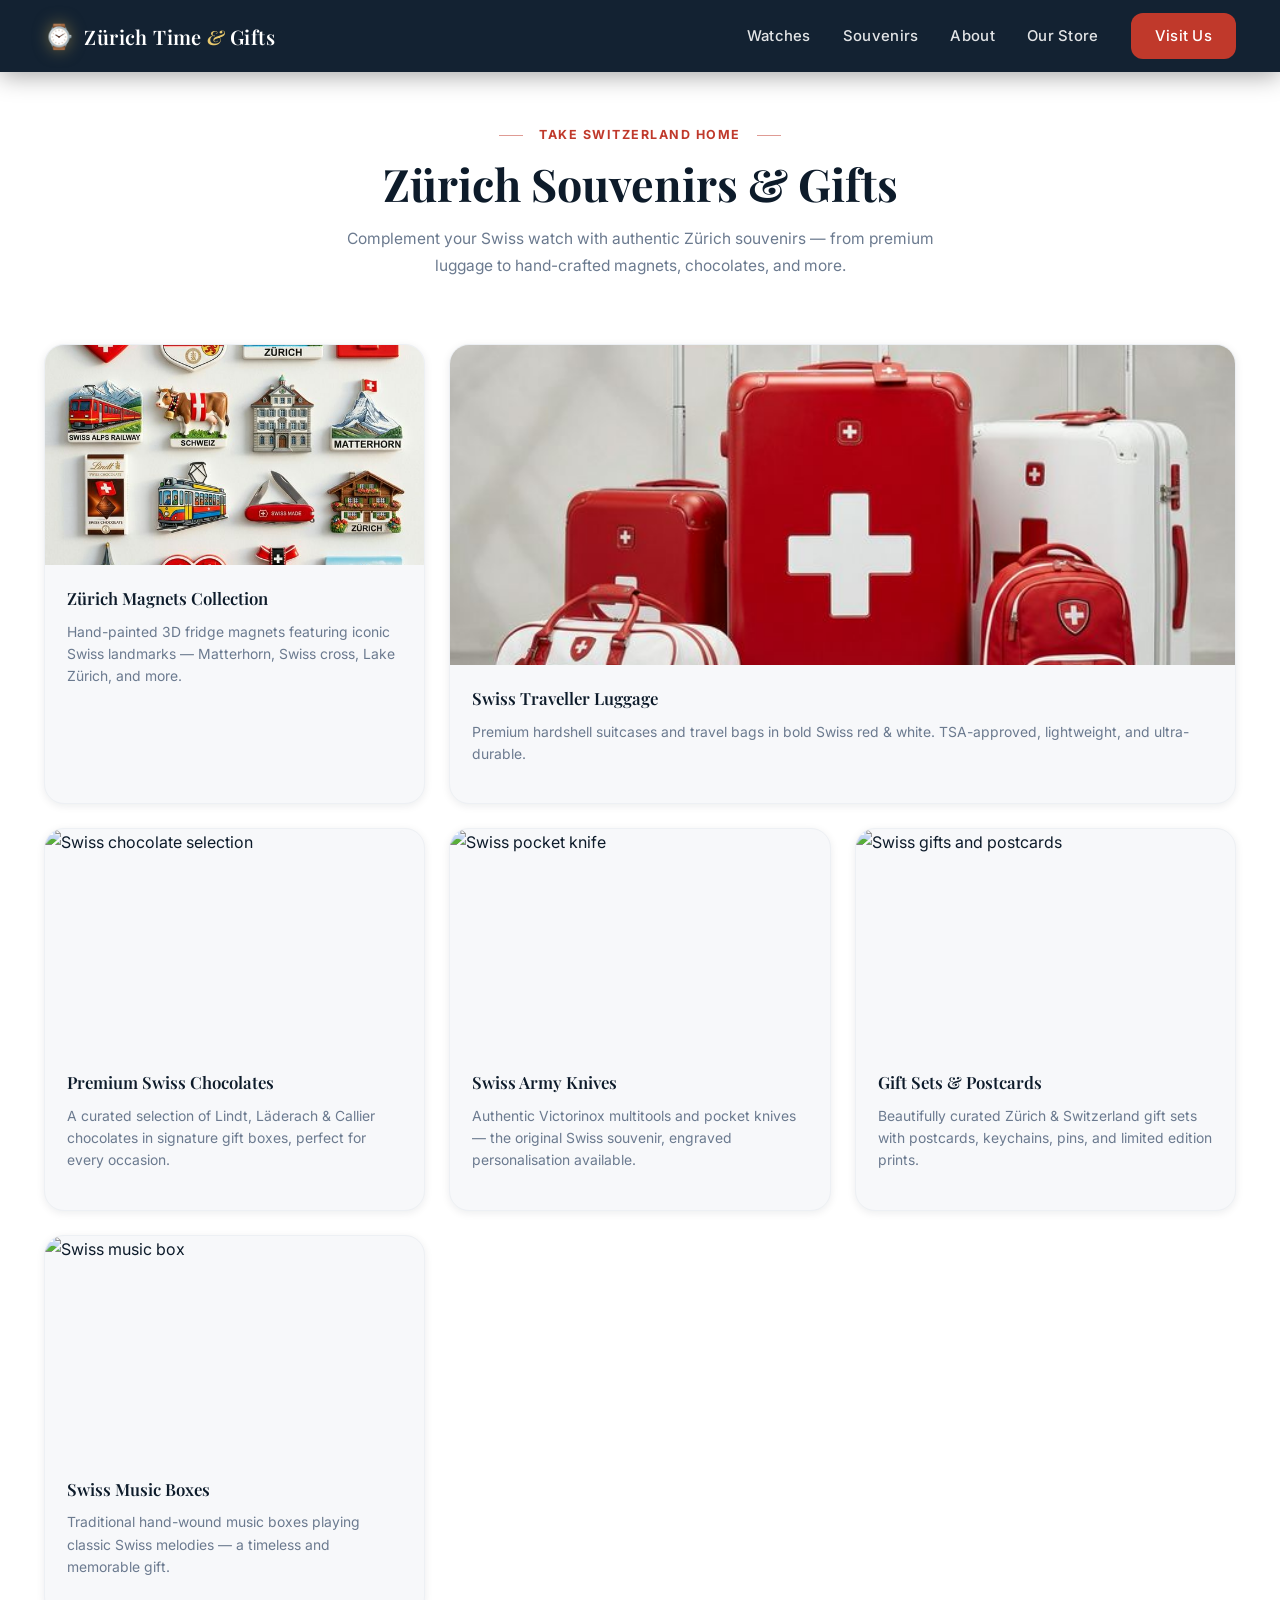
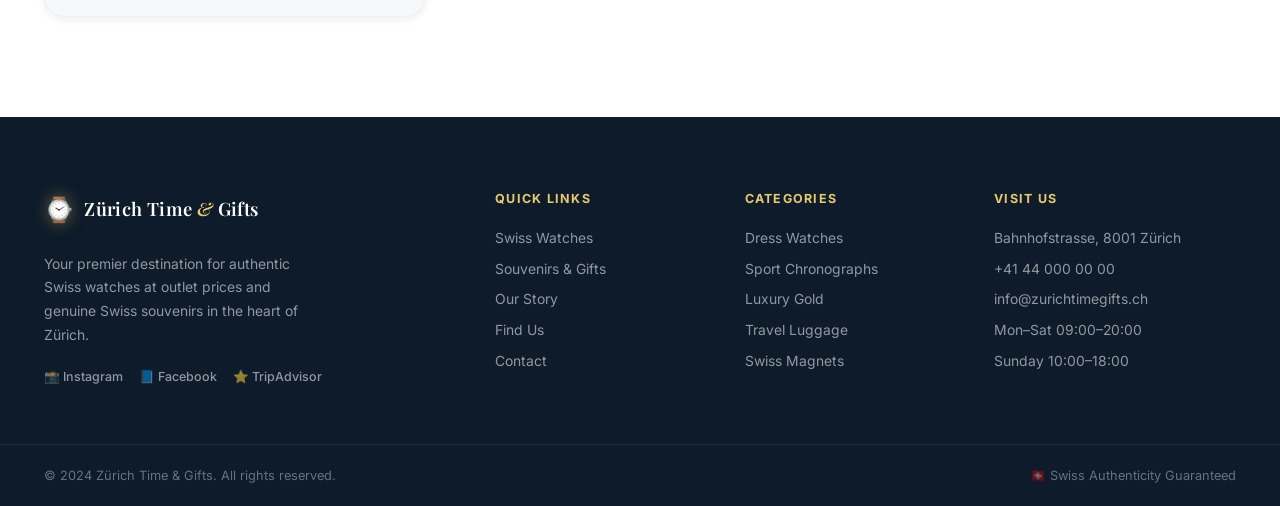
==== souvenirs.html @ b43bf40c "ilk commit ve tüm degisiklkler" ====
<!DOCTYPE html>
<html lang="en">

<head>
    <meta charset="UTF-8" />
    <meta name="viewport" content="width=device-width, initial-scale=1.0" />
    <meta name="description"
        content="Zürich Time & Gifts — Premium Swiss watch outlet and souvenir boutique in Zürich. Authentic Swiss watches at outlet prices, plus exclusive souvenirs, luggage, and gifts." />
    <meta name="keywords"
        content="Swiss watches, Zürich watch shop, outlet watches, Swiss souvenirs, Zürich gifts, Swiss Made watches" />
    <title>Zürich Gifts & Souvenirs</title>
    <link rel="preconnect" href="https://fonts.googleapis.com" />
    <link rel="preconnect" href="https://fonts.gstatic.com" crossorigin />
    <link
        href="https://fonts.googleapis.com/css2?family=Playfair+Display:ital,wght@0,400;0,600;0,700;1,400&family=Inter:wght@300;400;500;600;700&display=swap"
        rel="stylesheet" />
    <link rel="stylesheet" href="style.css" />
</head>

<body>

    <!-- ============ NAVBAR ============ -->
    <header class="navbar scrolled" id="navbar" style="background: #132232;">
        <div class="container navbar__inner">
            <a href="index.html" class="navbar__logo">
                <span class="logo-icon">⌚</span>
                <span class="logo-text">Zürich Time <em>&</em> Gifts</span>
            </a>
            <nav class="navbar__links" id="navLinks">
                <a href="index.html#watches">Watches</a>
                <a href="souvenirs.html">Souvenirs</a>
                <a href="index.html#about">About</a>
                <a href="index.html#store">Our Store</a>
                <a href="index.html#contact" class="btn btn--nav">Visit Us</a>
            </nav>
            <button class="navbar__hamburger" id="hamburger" aria-label="Open menu">
                <span></span><span></span><span></span>
            </button>
        </div>
    </header>

    <!-- ============ SOUVENIRS SECTION ============ -->
    <section class="section souvenirs-section" id="souvenirs" style="padding-top: 120px;">
        <div class="container">
            <div class="section__header">
                <span class="section__tag">Take Switzerland Home</span>
                <h2 class="section__title">Zürich Souvenirs & Gifts</h2>
                <p class="section__sub">Complement your Swiss watch with authentic Zürich souvenirs — from premium
                    luggage to
                    hand-crafted magnets, chocolates, and more.</p>
            </div>

            <div class="souvenir-grid">

                <div class="souvenir-card">
                    <div class="souvenir-card__image">
                        <img src="images/souvenir-magnets.png" alt="Zürich souvenir magnets" loading="lazy" />
                    </div>
                    <div class="souvenir-card__body">
                        <h3>Zürich Magnets Collection</h3>
                        <p>Hand-painted 3D fridge magnets featuring iconic Swiss landmarks — Matterhorn, Swiss cross,
                            Lake Zürich,
                            and more.</p>
                    </div>
                </div>

                <div class="souvenir-card souvenir-card--featured">
                    <div class="souvenir-card__image">
                        <img src="images/luggage.png" alt="Swiss design luggage" loading="lazy" />
                    </div>
                    <div class="souvenir-card__body">
                        <h3>Swiss Traveller Luggage</h3>
                        <p>Premium hardshell suitcases and travel bags in bold Swiss red & white. TSA-approved,
                            lightweight, and
                            ultra-durable.</p>
                    </div>
                </div>

                <div class="souvenir-card" id="chocolates-card">
                    <div class="souvenir-card__image">
                        <img src="https://images.unsplash.com/photo-1549007994-cb92caebd54b?w=480&q=80"
                            alt="Swiss chocolate selection" loading="lazy" />
                    </div>
                    <div class="souvenir-card__body">
                        <h3>Premium Swiss Chocolates</h3>
                        <p>A curated selection of Lindt, Läderach & Callier chocolates in signature gift boxes, perfect
                            for every
                            occasion.</p>
                    </div>
                </div>

                <div class="souvenir-card">
                    <div class="souvenir-card__image">
                        <img src="https://images.unsplash.com/photo-1558618666-fcd25c85cd64?w=480&q=80"
                            alt="Swiss pocket knife" loading="lazy" />
                    </div>
                    <div class="souvenir-card__body">
                        <h3>Swiss Army Knives</h3>
                        <p>Authentic Victorinox multitools and pocket knives — the original Swiss souvenir, engraved
                            personalisation
                            available.</p>
                    </div>
                </div>

                <div class="souvenir-card">
                    <div class="souvenir-card__image">
                        <img src="https://images.unsplash.com/photo-1607082348824-0a96f2a4b9da?w=480&q=80"
                            alt="Swiss gifts and postcards" loading="lazy" />
                    </div>
                    <div class="souvenir-card__body">
                        <h3>Gift Sets & Postcards</h3>
                        <p>Beautifully curated Zürich & Switzerland gift sets with postcards, keychains, pins, and
                            limited edition
                            prints.</p>
                    </div>
                </div>

                <div class="souvenir-card">
                    <div class="souvenir-card__image">
                        <img src="https://images.unsplash.com/photo-1513519245088-0e12902e5a38?w=480&q=80"
                            alt="Swiss music box" loading="lazy" />
                    </div>
                    <div class="souvenir-card__body">
                        <h3>Swiss Music Boxes</h3>
                        <p>Traditional hand-wound music boxes playing classic Swiss melodies — a timeless and memorable
                            gift.</p>
                    </div>
                </div>

            </div>
        </div>
    </section>

    <!-- ============ FOOTER ============ -->
    <footer class="footer">
        <div class="container footer__inner">
            <div class="footer__brand">
                <a href="index.html" class="navbar__logo">
                    <span class="logo-icon">⌚</span>
                    <span class="logo-text">Zürich Time <em>&</em> Gifts</span>
                </a>
                <p>Your premier destination for authentic Swiss watches at outlet prices and genuine Swiss souvenirs in
                    the
                    heart of Zürich.</p>
                <div class="footer__social">
                    <a href="#" aria-label="Instagram">📸 Instagram</a>
                    <a href="#" aria-label="Facebook">📘 Facebook</a>
                    <a href="#" aria-label="TripAdvisor">⭐ TripAdvisor</a>
                </div>
            </div>
            <div class="footer__links">
                <h5>Quick Links</h5>
                <a href="index.html#watches">Swiss Watches</a>
                <a href="souvenirs.html">Souvenirs & Gifts</a>
                <a href="index.html#about">Our Story</a>
                <a href="index.html#store">Find Us</a>
                <a href="index.html#contact">Contact</a>
            </div>
            <div class="footer__links">
                <h5>Categories</h5>
                <a href="index.html#watches">Dress Watches</a>
                <a href="index.html#watches">Sport Chronographs</a>
                <a href="index.html#watches">Luxury Gold</a>
                <a href="souvenirs.html">Travel Luggage</a>
                <a href="souvenirs.html">Swiss Magnets</a>
            </div>
            <div class="footer__links">
                <h5>Visit Us</h5>
                <a href="index.html#store">Bahnhofstrasse, 8001 Zürich</a>
                <a href="tel:+41440000000">+41 44 000 00 00</a>
                <a href="mailto:info@zurichtimegifts.ch">info@zurichtimegifts.ch</a>
                <span>Mon–Sat 09:00–20:00</span>
                <span>Sunday 10:00–18:00</span>
            </div>
        </div>
        <div class="footer__bottom">
            <div class="container">
                <span>© 2024 Zürich Time & Gifts. All rights reserved.</span>
                <span>🇨🇭 Swiss Authenticity Guaranteed</span>
            </div>
        </div>
    </footer>

    <button class="back-to-top" id="backToTop" aria-label="Back to top" onclick="scrollToTop()">↑</button>

    <script src="script.js"></script>
</body>

</html>
---- style.css ----
/* ============================================================
   ZÜRICH TIME & GIFTS — Main Stylesheet
   Color Palette: Deep Navy, Swiss Red, Champagne Gold, Off-White
============================================================ */

:root {
  --navy: #0d1b2a;
  --navy-mid: #132232;
  --navy-light: #1e3448;
  --red: #c0392b;
  --red-dark: #96281b;
  --gold: #c9a84c;
  --gold-light: #e8c96e;
  --cream: #f9f5ee;
  --white: #ffffff;
  --grey-50: #f7f8fa;
  --grey-100: #edf0f4;
  --grey-200: #d0d7e2;
  --grey-500: #6b7a8f;
  --grey-800: #2c3a4a;

  --font-display: 'Playfair Display', Georgia, serif;
  --font-body: 'Inter', system-ui, sans-serif;

  --radius-sm: 6px;
  --radius-md: 12px;
  --radius-lg: 20px;
  --radius-xl: 32px;

  --shadow-sm: 0 2px 8px rgba(13, 27, 42, .08);
  --shadow-md: 0 8px 32px rgba(13, 27, 42, .14);
  --shadow-lg: 0 20px 60px rgba(13, 27, 42, .22);
  --shadow-card: 0 4px 24px rgba(13, 27, 42, .10);

  --transition: all 0.3s cubic-bezier(.25, .46, .45, .94);
  --transition-fast: all 0.18s ease;
}

/* ============ RESET & BASE ============ */
*,
*::before,
*::after {
  box-sizing: border-box;
  margin: 0;
  padding: 0;
}

html {
  scroll-behavior: smooth;
  font-size: 16px;
}

body {
  font-family: var(--font-body);
  background: var(--white);
  color: var(--navy);
  line-height: 1.65;
  overflow-x: hidden;
  -webkit-font-smoothing: antialiased;
}

img {
  max-width: 100%;
  height: auto;
  display: block;
}

a {
  color: inherit;
  text-decoration: none;
}

.container {
  max-width: 1240px;
  margin: 0 auto;
  padding: 0 24px;
}

/* ============ NAVBAR ============ */
.navbar {
  position: fixed;
  top: 0;
  left: 0;
  right: 0;
  z-index: 1000;
  background: transparent;
  transition: var(--transition);
  padding: 0;
}

.navbar.scrolled {
  background: rgba(19, 34, 50, 0.97);
  /* #132232 */
  backdrop-filter: blur(16px);
  -webkit-backdrop-filter: blur(16px);
  box-shadow: 0 4px 24px rgba(0, 0, 0, .35);
}

.navbar__inner {
  display: flex;
  align-items: center;
  justify-content: space-between;
  height: 72px;
}

.navbar__logo {
  display: flex;
  align-items: center;
  gap: 10px;
  color: var(--white);
  font-family: var(--font-display);
  font-size: 1.25rem;
  font-weight: 600;
  letter-spacing: 0.02em;
  transition: var(--transition-fast);
}

.navbar__logo:hover {
  opacity: .85;
}

.logo-icon {
  font-size: 1.5rem;
  filter: drop-shadow(0 0 8px rgba(201, 168, 76, .5));
}

.logo-text em {
  font-style: italic;
  color: var(--gold-light);
}

.navbar__links {
  display: flex;
  align-items: center;
  gap: 32px;
}

.navbar__links a {
  color: rgba(255, 255, 255, .88);
  font-size: .93rem;
  font-weight: 500;
  letter-spacing: 0.02em;
  transition: var(--transition-fast);
  position: relative;
}

.navbar__links a::after {
  content: '';
  position: absolute;
  bottom: -4px;
  left: 0;
  width: 0;
  height: 2px;
  background: var(--gold-light);
  border-radius: 2px;
  transition: width 0.28s ease;
}

.navbar__links a:hover {
  color: var(--white);
}

.navbar__links a:hover::after {
  width: 100%;
}

.navbar__hamburger {
  display: none;
  flex-direction: column;
  gap: 5px;
  background: none;
  border: none;
  cursor: pointer;
  padding: 6px;
}

.navbar__hamburger span {
  display: block;
  width: 24px;
  height: 2px;
  background: var(--white);
  border-radius: 2px;
  transition: var(--transition);
}

/* ============ BUTTONS ============ */
.btn {
  display: inline-flex;
  align-items: center;
  justify-content: center;
  gap: 8px;
  padding: 12px 28px;
  border-radius: var(--radius-lg);
  font-family: var(--font-body);
  font-size: .93rem;
  font-weight: 600;
  letter-spacing: 0.03em;
  transition: var(--transition);
  cursor: pointer;
  border: 2px solid transparent;
  white-space: nowrap;
}

.btn--primary {
  background: var(--red);
  color: var(--white);
  box-shadow: 0 4px 16px rgba(192, 57, 43, .35);
}

.btn--primary:hover {
  background: var(--red-dark);
  transform: translateY(-2px);
  box-shadow: 0 8px 24px rgba(192, 57, 43, .45);
}

.btn--outline {
  background: transparent;
  color: var(--white);
  border-color: rgba(255, 255, 255, .6);
}

.btn--outline:hover {
  background: rgba(255, 255, 255, .12);
  border-color: var(--white);
  transform: translateY(-2px);
}

.btn--nav {
  background: var(--red);
  color: var(--white) !important;
  padding: 9px 22px;
  border-radius: var(--radius-md);
  font-size: .88rem;
}

.btn--nav:hover {
  background: var(--red-dark);
  transform: translateY(-1px);
}

.btn--nav::after {
  display: none !important;
}

.btn--card {
  background: var(--navy);
  color: var(--white);
  padding: 10px 22px;
  border-radius: var(--radius-md);
  font-size: .87rem;
  width: 100%;
  margin-top: 12px;
}

.btn--card:hover {
  background: var(--red);
  transform: translateY(-2px);
  box-shadow: 0 6px 20px rgba(192, 57, 43, .3);
}

.btn--full {
  width: 100%;
}

.btn--whatsapp {
  background: #25D366;
  color: var(--white);
  padding: 10px 24px;
  border-radius: var(--radius-md);
  font-size: .9rem;
  margin-top: 8px;
  display: inline-flex;
}

.btn--whatsapp:hover {
  background: #1ebe5c;
  transform: translateY(-2px);
}

/* ============ HERO ============ */
.hero {
  position: relative;
  height: 100vh;
  min-height: 620px;
  display: flex;
  align-items: center;
  overflow: hidden;
}

.hero__bg {
  position: absolute;
  inset: 0;
  z-index: 0;
}

.hero__img {
  width: 100%;
  height: 100%;
  object-fit: cover;
  object-position: center;
  transform: scale(1.04);
  animation: heroZoom 12s ease-in-out infinite alternate;
}

@keyframes heroZoom {
  from {
    transform: scale(1.04);
  }

  to {
    transform: scale(1.10);
  }
}

.hero__overlay {
  position: absolute;
  inset: 0;
  background: linear-gradient(135deg,
      rgba(13, 27, 42, .82) 0%,
      rgba(13, 27, 42, .55) 50%,
      rgba(13, 27, 42, .30) 100%);
}

.hero__content {
  position: relative;
  z-index: 1;
  max-width: 680px;
  padding-top: 80px;
  animation: fadeSlideUp 1s ease 0.2s both;
}

@keyframes fadeSlideUp {
  from {
    opacity: 0;
    transform: translateY(32px);
  }

  to {
    opacity: 1;
    transform: translateY(0);
  }
}

.hero__tag {
  display: inline-flex;
  align-items: center;
  gap: 6px;
  background: rgba(201, 168, 76, .18);
  border: 1px solid rgba(201, 168, 76, .4);
  color: var(--gold-light);
  font-size: .82rem;
  font-weight: 600;
  letter-spacing: 0.06em;
  text-transform: uppercase;
  padding: 6px 16px;
  border-radius: 100px;
  margin-bottom: 20px;
  backdrop-filter: blur(8px);
}

.hero__title {
  font-family: var(--font-display);
  font-size: clamp(2.2rem, 5vw, 3.8rem);
  font-weight: 700;
  color: var(--white);
  line-height: 1.12;
  margin-bottom: 20px;
}

.highlight {
  background: linear-gradient(90deg, var(--gold-light), var(--gold));
  -webkit-background-clip: text;
  -webkit-text-fill-color: transparent;
  background-clip: text;
}

.hero__sub {
  color: rgba(255, 255, 255, .82);
  font-size: 1.05rem;
  line-height: 1.7;
  margin-bottom: 32px;
  max-width: 560px;
}

.hero__cta {
  display: flex;
  gap: 14px;
  flex-wrap: wrap;
  margin-bottom: 40px;
}

.hero__badges {
  display: flex;
  gap: 12px;
  flex-wrap: wrap;
}

.badge {
  display: inline-flex;
  align-items: center;
  gap: 6px;
  background: rgba(255, 255, 255, .10);
  border: 1px solid rgba(255, 255, 255, .22);
  backdrop-filter: blur(8px);
  color: rgba(255, 255, 255, .9);
  font-size: .80rem;
  font-weight: 500;
  padding: 6px 14px;
  border-radius: 100px;
}

.badge__icon {
  color: var(--gold-light);
  font-size: .9rem;
}

.hero__scroll {
  position: absolute;
  bottom: 32px;
  left: 50%;
  transform: translateX(-50%);
  z-index: 2;
  display: flex;
  flex-direction: column;
  align-items: center;
  gap: 8px;
  color: rgba(255, 255, 255, .6);
  font-size: .75rem;
  letter-spacing: 0.08em;
  text-transform: uppercase;
  cursor: pointer;
  transition: var(--transition-fast);
}

.hero__scroll:hover {
  color: var(--white);
}

.scroll-arrow {
  width: 20px;
  height: 20px;
  border-right: 2px solid currentColor;
  border-bottom: 2px solid currentColor;
  transform: rotate(45deg);
  animation: scrollBounce 1.6s ease infinite;
}

@keyframes scrollBounce {

  0%,
  100% {
    transform: rotate(45deg) translateY(0);
    opacity: .6;
  }

  50% {
    transform: rotate(45deg) translateY(6px);
    opacity: 1;
  }
}

/* ============ ANNOUNCEMENT BAR ============ */
.announcement-bar {
  background: var(--navy);
  padding: 12px 0;
  overflow: hidden;
  position: relative;
}

.announcement-track {
  display: flex;
  gap: 0;
  white-space: nowrap;
  animation: ticker 30s linear infinite;
  color: var(--gold-light);
  font-size: .82rem;
  font-weight: 600;
  letter-spacing: 0.03em;
}

.announcement-track span {
  padding: 0 8px;
}

@keyframes ticker {
  from {
    transform: translateX(0);
  }

  to {
    transform: translateX(-50%);
  }
}

/* ============ BRANDS TICKER ============ */
.brands-marquee {
  background: var(--cream);
  padding: 24px 0;
  overflow: hidden;
  position: relative;
  border-bottom: 2px solid var(--grey-100);
}

.brands-track {
  display: flex;
  align-items: center;
  gap: 0;
  white-space: nowrap;
  animation: brandsTicker 40s linear infinite;
  color: var(--navy-mid);
  font-family: var(--font-display);
  font-size: 1.25rem;
  font-weight: 600;
  letter-spacing: 0.05em;
  text-transform: uppercase;
}

.brands-track span {
  padding: 0 40px;
}

.brands-track span.dot {
  padding: 0;
  color: var(--gold);
  font-size: 1.5rem;
}

@keyframes brandsTicker {
  from {
    transform: translateX(0);
  }

  to {
    transform: translateX(-50%);
  }
}

/* ============ SECTIONS ============ */
.section {
  padding: 100px 0;
}

.section__header {
  text-align: center;
  max-width: 640px;
  margin: 0 auto 64px;
}

.section__tag {
  display: inline-block;
  color: var(--red);
  font-size: .78rem;
  font-weight: 700;
  letter-spacing: 0.12em;
  text-transform: uppercase;
  margin-bottom: 12px;
  position: relative;
  padding: 0 16px;
}

.section__tag::before,
.section__tag::after {
  content: '';
  position: absolute;
  top: 50%;
  width: 24px;
  height: 1px;
  background: var(--red);
  opacity: .5;
}

.section__tag::before {
  right: 100%;
}

.section__tag::after {
  left: 100%;
}

.section__title {
  font-family: var(--font-display);
  font-size: clamp(1.8rem, 4vw, 2.8rem);
  font-weight: 700;
  color: var(--navy);
  line-height: 1.18;
  margin-bottom: 16px;
}

.section__sub {
  color: var(--grey-500);
  font-size: .97rem;
  line-height: 1.72;
}

/* ============ WATCHES SECTION ============ */
.watches-section {
  background: var(--cream);
  position: relative;
}

.watches-section::before {
  content: '';
  position: absolute;
  top: 0;
  left: 0;
  right: 0;
  height: 4px;
  background: linear-gradient(90deg, var(--red), var(--gold), var(--red));
}

.outlet-banner {
  display: flex;
  align-items: center;
  gap: 20px;
  background: linear-gradient(135deg, var(--navy), var(--navy-light));
  color: var(--white);
  padding: 20px 32px;
  border-radius: var(--radius-lg);
  margin-bottom: 48px;
  box-shadow: var(--shadow-md);
  position: relative;
  overflow: hidden;
}

.outlet-banner::before {
  content: '';
  position: absolute;
  top: -50%;
  left: -20%;
  width: 200%;
  height: 200%;
  background: radial-gradient(ellipse at 20% 50%, rgba(201, 168, 76, .12) 0%, transparent 60%);
}

.outlet-banner__icon {
  font-size: 2.2rem;
  flex-shrink: 0;
}

.outlet-banner__text {
  flex: 1;
}

.outlet-banner__text strong {
  display: block;
  font-size: 1.1rem;
  margin-bottom: 4px;
  color: var(--gold-light);
}

.outlet-banner__text span {
  font-size: .87rem;
  opacity: .78;
}

.outlet-banner__tag {
  background: var(--red);
  color: var(--white);
  font-size: .75rem;
  font-weight: 800;
  letter-spacing: 0.12em;
  padding: 8px 18px;
  border-radius: 100px;
  flex-shrink: 0;
}

/* ============ PRODUCT GRID ============ */
.product-grid {
  display: grid;
  grid-template-columns: repeat(3, 1fr);
  gap: 28px;
}

.product-card {
  background: var(--white);
  border-radius: var(--radius-lg);
  box-shadow: var(--shadow-card);
  overflow: hidden;
  position: relative;
  transition: var(--transition);
  display: flex;
  flex-direction: column;
}

.product-card:hover {
  transform: translateY(-8px);
  box-shadow: var(--shadow-lg);
}

.product-card__badge {
  position: absolute;
  top: 16px;
  left: 16px;
  z-index: 2;
  font-size: .72rem;
  font-weight: 800;
  letter-spacing: 0.08em;
  padding: 5px 12px;
  border-radius: 100px;
}

.badge--sale {
  background: var(--red);
  color: var(--white);
}

.badge--hot {
  background: var(--navy);
  color: var(--gold-light);
}

.badge--new {
  background: var(--gold);
  color: var(--navy);
}

.product-card__image-wrap {
  position: relative;
  aspect-ratio: 1 / 1;
  overflow: hidden;
  background: var(--grey-100);
}

.product-card__image-wrap img {
  width: 100%;
  height: 100%;
  object-fit: cover;
  transition: transform 0.5s ease;
}

.product-card:hover .product-card__image-wrap img {
  transform: scale(1.07);
}

.product-card__hover-actions {
  position: absolute;
  bottom: 0;
  left: 0;
  right: 0;
  padding: 16px;
  background: linear-gradient(transparent, rgba(13, 27, 42, .75));
  opacity: 0;
  transform: translateY(8px);
  transition: var(--transition);
  display: flex;
  justify-content: center;
}

.product-card:hover .product-card__hover-actions {
  opacity: 1;
  transform: translateY(0);
}

.action-btn {
  background: rgba(255, 255, 255, .15);
  border: 1px solid rgba(255, 255, 255, .4);
  backdrop-filter: blur(8px);
  color: var(--white);
  font-size: .82rem;
  font-weight: 600;
  padding: 8px 20px;
  border-radius: 100px;
  cursor: pointer;
  transition: var(--transition-fast);
}

.action-btn:hover {
  background: var(--white);
  color: var(--navy);
}

.product-card__body {
  padding: 20px 22px 24px;
  flex: 1;
  display: flex;
  flex-direction: column;
}

.product-card__brand {
  font-size: .75rem;
  font-weight: 700;
  letter-spacing: 0.1em;
  text-transform: uppercase;
  color: var(--red);
  margin-bottom: 6px;
}

.product-card__name {
  font-family: var(--font-display);
  font-size: 1.08rem;
  font-weight: 600;
  color: var(--navy);
  margin-bottom: 8px;
  line-height: 1.3;
}

.product-card__desc {
  font-size: .82rem;
  color: var(--grey-500);
  line-height: 1.55;
  margin-bottom: 14px;
  flex: 1;
}

.product-card__prices {
  display: flex;
  align-items: baseline;
  gap: 10px;
  margin-bottom: 8px;
}

.price--original {
  font-size: .88rem;
  color: var(--grey-200);
  text-decoration: line-through;
}

.price--sale {
  font-size: 1.35rem;
  font-weight: 700;
  color: var(--red);
  font-family: var(--font-display);
}

.product-card__rating {
  font-size: .82rem;
  color: var(--gold);
  margin-bottom: 4px;
}

.product-card__rating span {
  color: var(--grey-500);
  font-size: .78rem;
}

.featured-watch {
  grid-column: 2;
  grid-row: 1 / 3;
}

.featured-watch .product-card__image-wrap {
  aspect-ratio: 4 / 5;
}

.watches-cta-row {
  display: flex;
  align-items: center;
  justify-content: center;
  gap: 24px;
  margin-top: 56px;
  flex-wrap: wrap;
  text-align: center;
  color: var(--grey-500);
  font-size: .97rem;
}

.watches-cta-row strong {
  color: var(--navy);
}

/* ============ USP SECTION ============ */
.usp-section {
  background: var(--navy);
  padding: 72px 0;
}

.usp-grid {
  display: grid;
  grid-template-columns: repeat(4, 1fr);
  gap: 32px;
}

.usp-card {
  text-align: center;
  color: var(--white);
  padding: 24px 16px;
  border-radius: var(--radius-md);
  transition: var(--transition);
}

.usp-card:hover {
  background: rgba(255, 255, 255, .06);
  transform: translateY(-4px);
}

.usp-icon {
  font-size: 2.4rem;
  margin-bottom: 16px;
  display: block;
  filter: drop-shadow(0 0 10px rgba(201, 168, 76, .3));
}

.usp-card h4 {
  font-family: var(--font-display);
  font-size: 1.05rem;
  font-weight: 600;
  color: var(--gold-light);
  margin-bottom: 10px;
}

.usp-card p {
  font-size: .87rem;
  color: rgba(255, 255, 255, .65);
  line-height: 1.65;
}

/* ============ SOUVENIRS ============ */
.souvenirs-section {
  background: var(--white);
}

.souvenir-grid {
  display: grid;
  grid-template-columns: repeat(3, 1fr);
  gap: 24px;
}

.souvenir-card {
  background: var(--grey-50);
  border-radius: var(--radius-lg);
  overflow: hidden;
  box-shadow: var(--shadow-sm);
  transition: var(--transition);
  border: 1px solid var(--grey-100);
}

.souvenir-card:hover {
  transform: translateY(-6px);
  box-shadow: var(--shadow-md);
  border-color: var(--grey-200);
}

.souvenir-card--featured {
  grid-column: span 2;
}

.souvenir-card--featured .souvenir-card__image {
  height: 320px;
}

.souvenir-card__image {
  height: 220px;
  overflow: hidden;
}

.souvenir-card__image img {
  width: 100%;
  height: 100%;
  object-fit: cover;
  transition: transform 0.5s ease;
}

.souvenir-card:hover .souvenir-card__image img {
  transform: scale(1.06);
}

.souvenir-card__body {
  padding: 20px 22px 24px;
}

.souvenir-card__body h3 {
  font-family: var(--font-display);
  font-size: 1.05rem;
  font-weight: 600;
  color: var(--navy);
  margin-bottom: 8px;
}

.souvenir-card__body p {
  font-size: .87rem;
  color: var(--grey-500);
  line-height: 1.6;
  margin-bottom: 14px;
}

.souvenir-price {
  font-size: 1.1rem;
  font-weight: 700;
  color: var(--red);
  font-family: var(--font-display);
}

/* ============ ABOUT ============ */
.about-section {
  background: var(--grey-50);
}

.about-inner {
  display: grid;
  grid-template-columns: 1fr 1fr;
  gap: 80px;
  align-items: center;
}

.about-image {
  position: relative;
  border-radius: var(--radius-xl);
  overflow: hidden;
  box-shadow: var(--shadow-lg);
}

.about-image img {
  width: 100%;
  height: 520px;
  object-fit: cover;
  display: block;
}

.about-image__badge {
  position: absolute;
  bottom: 28px;
  right: 28px;
  background: var(--navy);
  color: var(--white);
  border-radius: var(--radius-md);
  padding: 16px 20px;
  text-align: center;
  box-shadow: var(--shadow-md);
  border: 2px solid rgba(201, 168, 76, .3);
}

.big-num {
  display: block;
  font-family: var(--font-display);
  font-size: 2.4rem;
  font-weight: 700;
  color: var(--gold-light);
  line-height: 1;
}

.about-image__badge span:last-child {
  font-size: .78rem;
  color: rgba(255, 255, 255, .7);
  letter-spacing: 0.04em;
}

.about-content .section__title {
  margin-top: 12px;
}

.about-content p {
  color: var(--grey-500);
  font-size: .97rem;
  line-height: 1.75;
  margin-bottom: 20px;
}

.about-stats {
  display: flex;
  gap: 40px;
  margin-top: 36px;
  padding-top: 36px;
  border-top: 1px solid var(--grey-200);
}

.stat {
  text-align: center;
}

.stat__num {
  display: block;
  font-family: var(--font-display);
  font-size: 2.2rem;
  font-weight: 700;
  color: var(--red);
  line-height: 1;
  margin-bottom: 6px;
}

.stat__label {
  font-size: .8rem;
  font-weight: 600;
  letter-spacing: 0.06em;
  text-transform: uppercase;
  color: var(--grey-500);
}

/* ============ TESTIMONIALS ============ */
.testimonials-section {
  background: var(--navy);
  padding: 100px 0;
}

.testimonials-section .section__title {
  color: var(--white);
}

.testimonials-section .section__tag {
  color: var(--gold-light);
}

.testimonials-section .section__tag::before,
.testimonials-section .section__tag::after {
  background: var(--gold-light);
}

.testimonials-grid {
  display: grid;
  grid-template-columns: repeat(3, 1fr);
  gap: 24px;
}

.testimonial-card {
  background: rgba(255, 255, 255, .06);
  border: 1px solid rgba(255, 255, 255, .10);
  border-radius: var(--radius-lg);
  padding: 32px;
  transition: var(--transition);
}

.testimonial-card:hover {
  background: rgba(255, 255, 255, .10);
  transform: translateY(-4px);
}

.testimonial-stars {
  font-size: 1rem;
  color: var(--gold-light);
  margin-bottom: 16px;
}

.testimonial-card>p {
  font-size: .93rem;
  color: rgba(255, 255, 255, .78);
  line-height: 1.72;
  font-style: italic;
  margin-bottom: 24px;
}

.testimonial-author {
  display: flex;
  align-items: center;
  gap: 14px;
}

.author-avatar {
  width: 44px;
  height: 44px;
  border-radius: 50%;
  background: linear-gradient(135deg, var(--red), var(--gold));
  color: var(--white);
  font-size: .85rem;
  font-weight: 700;
  display: flex;
  align-items: center;
  justify-content: center;
  flex-shrink: 0;
}

.testimonial-author div strong {
  display: block;
  color: var(--white);
  font-size: .9rem;
  margin-bottom: 2px;
}

.testimonial-author div span {
  font-size: .78rem;
  color: rgba(255, 255, 255, .5);
}

/* ============ STORE / MAP ============ */
.store-section {
  background: var(--cream);
}

.store-inner {
  display: grid;
  grid-template-columns: 1fr 1.4fr;
  gap: 60px;
  align-items: start;
}

.store-info {
  display: flex;
  flex-direction: column;
  gap: 28px;
}

.store-info__block {
  display: flex;
  gap: 18px;
  align-items: flex-start;
  padding: 20px;
  background: var(--white);
  border-radius: var(--radius-md);
  box-shadow: var(--shadow-sm);
  border: 1px solid var(--grey-100);
  transition: var(--transition);
}

.store-info__block:hover {
  transform: translateX(5px);
  box-shadow: var(--shadow-md);
}

.store-info__icon {
  font-size: 1.6rem;
  flex-shrink: 0;
  width: 40px;
  text-align: center;
}

.store-info__block strong {
  display: block;
  font-size: .85rem;
  font-weight: 700;
  color: var(--navy);
  margin-bottom: 5px;
  text-transform: uppercase;
  letter-spacing: 0.04em;
}

.store-info__block span {
  font-size: .88rem;
  color: var(--grey-500);
  line-height: 1.55;
}

.store-map iframe {
  width: 100%;
}

/* ============ CONTACT ============ */
.contact-section {
  background: var(--white);
}

.contact-inner {
  display: grid;
  grid-template-columns: 1.4fr 1fr;
  gap: 60px;
  align-items: start;
}

.contact-form {
  background: var(--grey-50);
  border-radius: var(--radius-xl);
  padding: 40px;
  box-shadow: var(--shadow-sm);
  border: 1px solid var(--grey-100);
}

.form-row {
  display: grid;
  grid-template-columns: 1fr 1fr;
  gap: 16px;
}

.form-group {
  display: flex;
  flex-direction: column;
  gap: 8px;
  margin-bottom: 20px;
}

.form-group label {
  font-size: .83rem;
  font-weight: 600;
  color: var(--navy);
  letter-spacing: 0.03em;
}

.form-group input,
.form-group select,
.form-group textarea {
  padding: 12px 16px;
  border: 1.5px solid var(--grey-200);
  border-radius: var(--radius-md);
  font-family: var(--font-body);
  font-size: .93rem;
  color: var(--navy);
  background: var(--white);
  transition: border-color 0.2s ease, box-shadow 0.2s ease;
  outline: none;
  resize: none;
}

.form-group input:focus,
.form-group select:focus,
.form-group textarea:focus {
  border-color: var(--red);
  box-shadow: 0 0 0 3px rgba(192, 57, 43, .12);
}

.form-success {
  margin-top: 14px;
  color: #16a34a;
  font-size: .9rem;
  font-weight: 600;
  text-align: center;
  min-height: 24px;
}

.contact-aside {
  display: flex;
  flex-direction: column;
  gap: 20px;
  padding-top: 8px;
}

.contact-card {
  background: var(--grey-50);
  border-radius: var(--radius-lg);
  padding: 28px;
  border: 1px solid var(--grey-100);
  box-shadow: var(--shadow-sm);
  transition: var(--transition);
}

.contact-card:hover {
  transform: translateY(-4px);
  box-shadow: var(--shadow-md);
}

.contact-card__icon {
  font-size: 2rem;
  margin-bottom: 12px;
  display: block;
}

.contact-card h4 {
  font-family: var(--font-display);
  font-size: 1.05rem;
  font-weight: 600;
  color: var(--navy);
  margin-bottom: 8px;
}

.contact-card p {
  font-size: .88rem;
  color: var(--grey-500);
  line-height: 1.6;
}

/* ============ FOOTER ============ */
.footer {
  background: var(--navy);
  color: var(--white);
  padding: 72px 0 0;
}

.footer__inner {
  display: grid;
  grid-template-columns: 2fr 1fr 1fr 1.2fr;
  gap: 48px;
  padding-bottom: 56px;
}

.footer__brand .navbar__logo {
  font-size: 1.15rem;
  margin-bottom: 16px;
  display: inline-flex;
}

.footer__brand p {
  font-size: .87rem;
  color: rgba(255, 255, 255, .55);
  line-height: 1.7;
  margin-top: 8px;
  max-width: 280px;
}

.footer__social {
  display: flex;
  gap: 16px;
  margin-top: 20px;
  flex-wrap: wrap;
}

.footer__social a {
  font-size: .78rem;
  color: rgba(255, 255, 255, .55);
  font-weight: 500;
  transition: color 0.2s ease;
}

.footer__social a:hover {
  color: var(--gold-light);
}

.footer__links h5 {
  font-size: .78rem;
  font-weight: 700;
  letter-spacing: 0.1em;
  text-transform: uppercase;
  color: var(--gold-light);
  margin-bottom: 18px;
}

.footer__links {
  display: flex;
  flex-direction: column;
}

.footer__links a,
.footer__links span {
  font-size: .87rem;
  color: rgba(255, 255, 255, .55);
  margin-bottom: 10px;
  transition: color 0.2s ease;
  line-height: 1.5;
}

.footer__links a:hover {
  color: var(--white);
}

.footer__bottom {
  border-top: 1px solid rgba(255, 255, 255, .08);
  padding: 20px 0;
}

.footer__bottom .container {
  display: flex;
  justify-content: space-between;
  align-items: center;
  flex-wrap: wrap;
  gap: 8px;
  font-size: .8rem;
  color: rgba(255, 255, 255, .38);
}

/* ============ MODAL ============ */
.modal-overlay {
  position: fixed;
  inset: 0;
  background: rgba(13, 27, 42, .75);
  backdrop-filter: blur(6px);
  z-index: 2000;
  display: flex;
  align-items: center;
  justify-content: center;
  opacity: 0;
  pointer-events: none;
  transition: opacity 0.3s ease;
}

.modal-overlay.active {
  opacity: 1;
  pointer-events: all;
}

.modal {
  background: var(--white);
  border-radius: var(--radius-xl);
  max-width: 720px;
  width: 92%;
  max-height: 90vh;
  overflow-y: auto;
  position: relative;
  transform: translateY(24px) scale(0.97);
  transition: transform 0.3s cubic-bezier(.25, .46, .45, .94);
  box-shadow: 0 32px 80px rgba(0, 0, 0, .35);
}

.modal-overlay.active .modal {
  transform: translateY(0) scale(1);
}

.modal__close {
  position: absolute;
  top: 16px;
  right: 16px;
  z-index: 10;
  width: 36px;
  height: 36px;
  border-radius: 50%;
  background: var(--grey-100);
  border: none;
  font-size: 1rem;
  cursor: pointer;
  display: flex;
  align-items: center;
  justify-content: center;
  transition: var(--transition-fast);
}

.modal__close:hover {
  background: var(--grey-200);
}

.modal__content {
  display: grid;
  grid-template-columns: 1fr 1fr;
}

.modal__content img {
  width: 100%;
  height: 100%;
  object-fit: cover;
  border-radius: var(--radius-xl) 0 0 var(--radius-xl);
  min-height: 360px;
}

.modal__info {
  padding: 40px 36px 40px 32px;
}

.modal__info .product-card__brand {
  font-size: .8rem;
}

.modal__info .product-card__name {
  font-size: 1.3rem;
  margin-bottom: 12px;
}

.modal__info .product-card__desc {
  margin-bottom: 20px;
  font-size: .9rem;
}

.modal__info .product-card__prices {
  margin-bottom: 12px;
}

.modal__info .price--sale {
  font-size: 1.6rem;
}

.modal__info .product-card__rating {
  margin-bottom: 24px;
  font-size: .9rem;
}

/* ============ BACK TO TOP ============ */
.back-to-top {
  position: fixed;
  bottom: 28px;
  right: 28px;
  z-index: 900;
  width: 48px;
  height: 48px;
  border-radius: 50%;
  background: var(--red);
  color: var(--white);
  border: none;
  font-size: 1.3rem;
  cursor: pointer;
  box-shadow: 0 4px 16px rgba(192, 57, 43, .4);
  opacity: 0;
  transform: translateY(16px);
  transition: opacity 0.3s ease, transform 0.3s ease;
  display: flex;
  align-items: center;
  justify-content: center;
}

.back-to-top.visible {
  opacity: 1;
  transform: translateY(0);
}

.back-to-top:hover {
  background: var(--red-dark);
  transform: translateY(-2px);
}

/* ============ RESPONSIVE ============ */
@media (max-width: 1024px) {
  .product-grid {
    grid-template-columns: repeat(2, 1fr);
  }

  .featured-watch {
    grid-column: auto;
    grid-row: auto;
  }

  .featured-watch .product-card__image-wrap {
    aspect-ratio: 1 / 1;
  }

  .usp-grid {
    grid-template-columns: repeat(2, 1fr);
    gap: 20px;
  }

  .footer__inner {
    grid-template-columns: 1fr 1fr;
    gap: 36px;
  }
}

@media (max-width: 768px) {
  .section {
    padding: 64px 0;
  }

  .navbar__links {
    display: none;
  }

  .navbar__links.open {
    display: flex;
    flex-direction: column;
    position: fixed;
    inset: 0;
    background: rgba(19, 34, 50, 0.98);
    /* #132232 */
    backdrop-filter: blur(16px);
    align-items: center;
    justify-content: center;
    gap: 32px;
    z-index: 999;
  }

  .navbar__links.open a {
    font-size: 1.3rem;
  }

  .navbar__hamburger {
    display: flex;
    z-index: 1001;
  }

  .navbar__hamburger.active span:nth-child(1) {
    transform: translateY(7px) rotate(45deg);
  }

  .navbar__hamburger.active span:nth-child(2) {
    opacity: 0;
  }

  .navbar__hamburger.active span:nth-child(3) {
    transform: translateY(-7px) rotate(-45deg);
  }

  .hero__title {
    font-size: clamp(1.9rem, 7vw, 2.8rem);
  }

  .hero__cta {
    flex-direction: column;
    gap: 12px;
  }

  .hero__cta .btn {
    width: 100%;
    text-align: center;
    justify-content: center;
  }

  .product-grid {
    grid-template-columns: 1fr;
  }

  .souvenir-grid {
    grid-template-columns: 1fr;
  }

  .souvenir-card--featured {
    grid-column: auto;
  }

  .about-inner {
    grid-template-columns: 1fr;
    gap: 40px;
  }

  .about-image img {
    height: 320px;
  }

  .testimonials-grid {
    grid-template-columns: 1fr;
  }

  .store-inner {
    grid-template-columns: 1fr;
    gap: 40px;
  }

  .contact-inner {
    grid-template-columns: 1fr;
    gap: 32px;
  }

  .contact-form {
    padding: 28px 20px;
  }

  .form-row {
    grid-template-columns: 1fr;
  }

  .footer__inner {
    grid-template-columns: 1fr;
    gap: 32px;
  }

  .usp-grid {
    grid-template-columns: 1fr 1fr;
  }

  .modal__content {
    grid-template-columns: 1fr;
  }

  .modal__content img {
    border-radius: var(--radius-xl) var(--radius-xl) 0 0;
    min-height: 220px;
    max-height: 260px;
  }

  .modal__info {
    padding: 24px;
  }

  .about-stats {
    gap: 20px;
  }
}

@media (max-width: 480px) {
  .hero__badges .badge {
    font-size: .72rem;
    padding: 5px 10px;
  }

  .usp-grid {
    grid-template-columns: 1fr;
  }

  .outlet-banner {
    flex-direction: column;
    text-align: center;
    padding: 20px;
  }

  .watches-cta-row {
    flex-direction: column;
  }
}
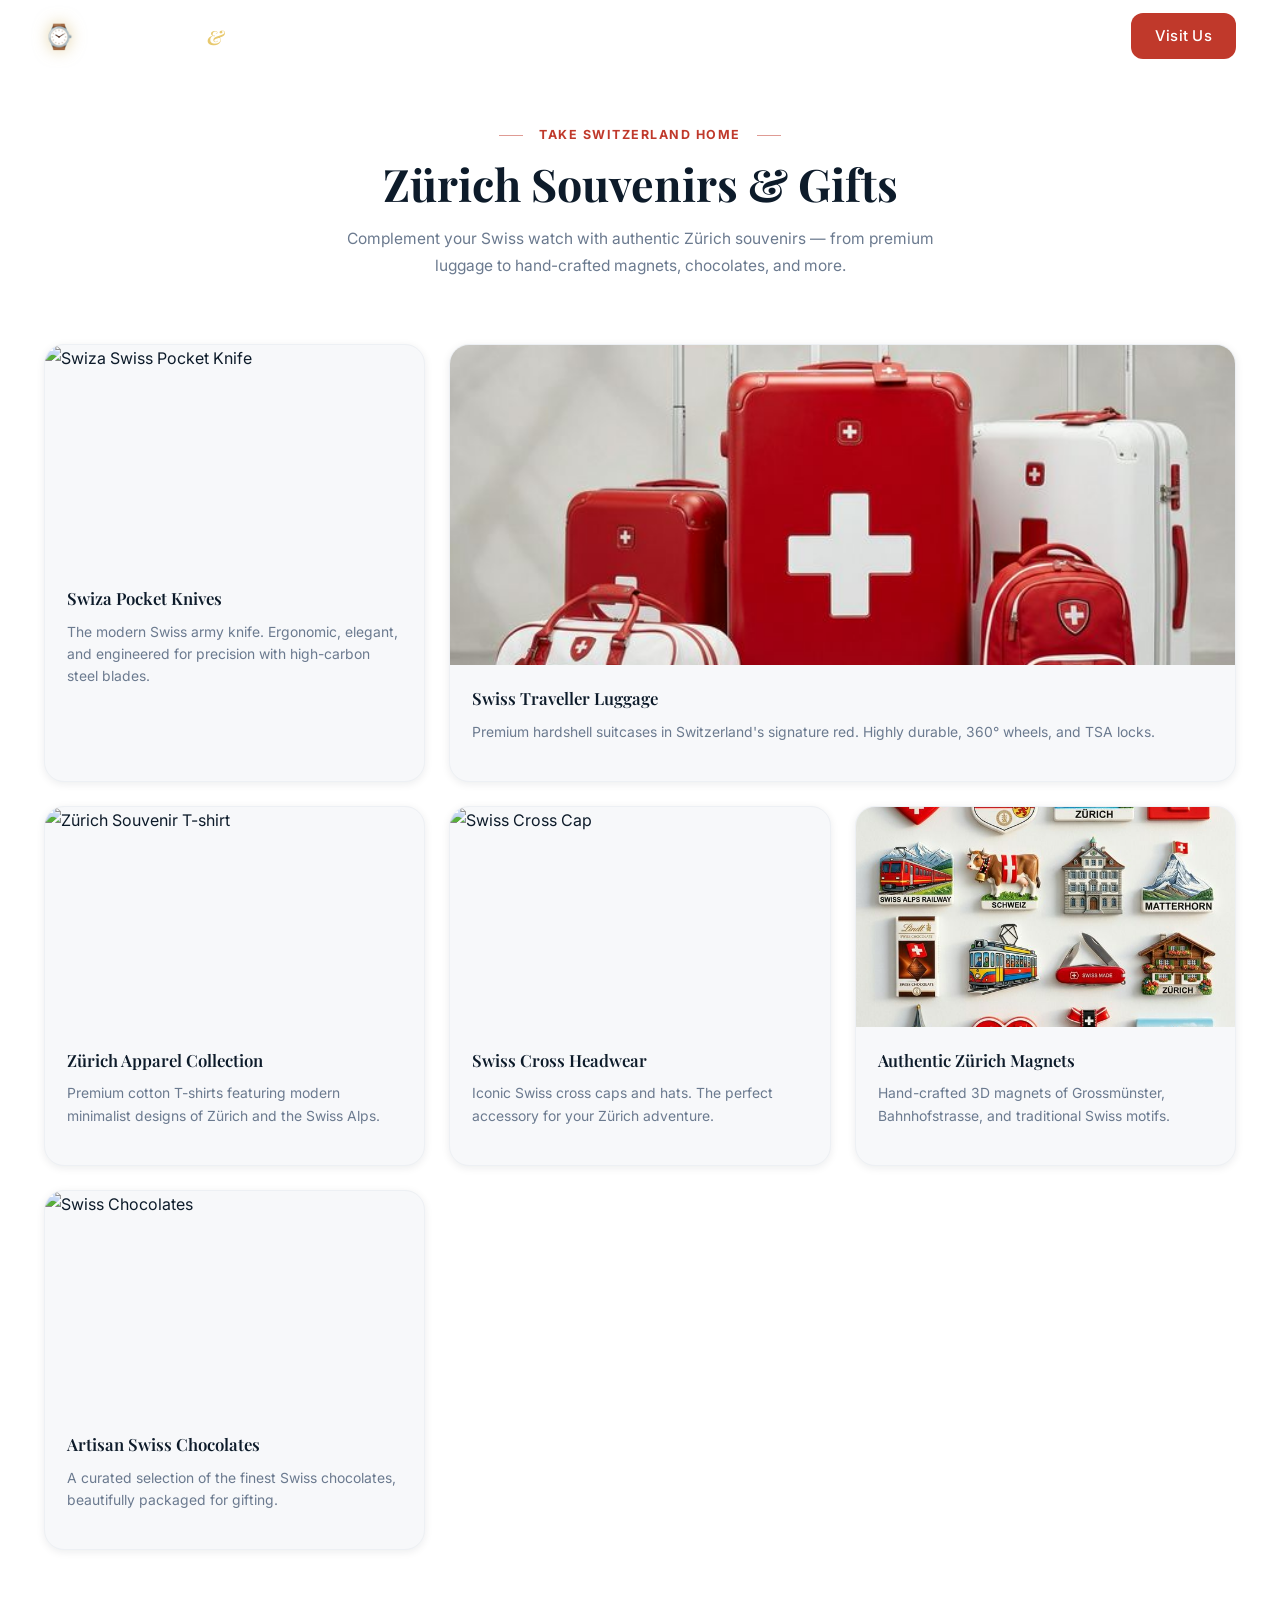
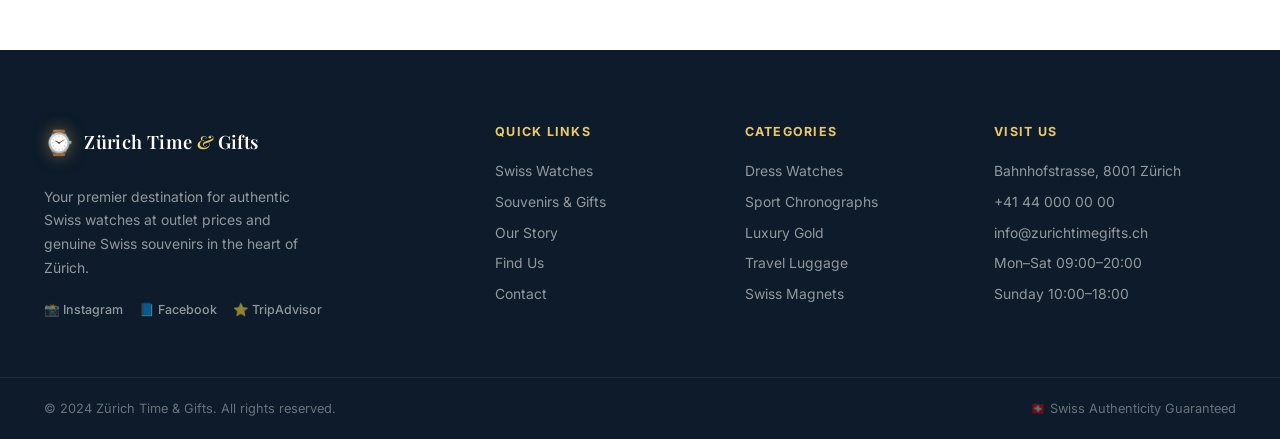
==== commit 9ae40f9b: "düzenle headeri" ====
--- a/souvenirs.html
+++ b/souvenirs.html
@@ -27,6 +27,7 @@
                 <span class="logo-text">Zürich Time <em>&</em> Gifts</span>
             </a>
             <nav class="navbar__links" id="navLinks">
+                <a href="index.html">Home</a>
                 <a href="index.html#watches">Watches</a>
                 <a href="souvenirs.html">Souvenirs</a>
                 <a href="index.html#about">About</a>
@@ -54,13 +55,13 @@
 
                 <div class="souvenir-card">
                     <div class="souvenir-card__image">
-                        <img src="images/souvenir-magnets.png" alt="Zürich souvenir magnets" loading="lazy" />
+                        <img src="https://images.unsplash.com/photo-1558618666-fcd25c85cd64?w=480&q=80"
+                            alt="Swiza Swiss Pocket Knife" loading="lazy" />
                     </div>
                     <div class="souvenir-card__body">
-                        <h3>Zürich Magnets Collection</h3>
-                        <p>Hand-painted 3D fridge magnets featuring iconic Swiss landmarks — Matterhorn, Swiss cross,
-                            Lake Zürich,
-                            and more.</p>
+                        <h3>Swiza Pocket Knives</h3>
+                        <p>The modern Swiss army knife. Ergonomic, elegant, and engineered for precision with
+                            high-carbon steel blades.</p>
                     </div>
                 </div>
 
@@ -70,60 +71,51 @@
                     </div>
                     <div class="souvenir-card__body">
                         <h3>Swiss Traveller Luggage</h3>
-                        <p>Premium hardshell suitcases and travel bags in bold Swiss red & white. TSA-approved,
-                            lightweight, and
-                            ultra-durable.</p>
-                    </div>
-                </div>
-
-                <div class="souvenir-card" id="chocolates-card">
-                    <div class="souvenir-card__image">
-                        <img src="https://images.unsplash.com/photo-1549007994-cb92caebd54b?w=480&q=80"
-                            alt="Swiss chocolate selection" loading="lazy" />
-                    </div>
-                    <div class="souvenir-card__body">
-                        <h3>Premium Swiss Chocolates</h3>
-                        <p>A curated selection of Lindt, Läderach & Callier chocolates in signature gift boxes, perfect
-                            for every
-                            occasion.</p>
+                        <p>Premium hardshell suitcases in Switzerland's signature red. Highly durable, 360° wheels, and
+                            TSA locks.</p>
                     </div>
                 </div>
 
                 <div class="souvenir-card">
                     <div class="souvenir-card__image">
-                        <img src="https://images.unsplash.com/photo-1558618666-fcd25c85cd64?w=480&q=80"
-                            alt="Swiss pocket knife" loading="lazy" />
+                        <img src="https://images.unsplash.com/photo-1521572267360-ee0c2909d518?w=800&q=80"
+                            alt="Zürich Souvenir T-shirt" loading="lazy" />
                     </div>
                     <div class="souvenir-card__body">
-                        <h3>Swiss Army Knives</h3>
-                        <p>Authentic Victorinox multitools and pocket knives — the original Swiss souvenir, engraved
-                            personalisation
-                            available.</p>
+                        <h3>Zürich Apparel Collection</h3>
+                        <p>Premium cotton T-shirts featuring modern minimalist designs of Zürich and the Swiss Alps.</p>
                     </div>
                 </div>
 
                 <div class="souvenir-card">
                     <div class="souvenir-card__image">
-                        <img src="https://images.unsplash.com/photo-1607082348824-0a96f2a4b9da?w=480&q=80"
-                            alt="Swiss gifts and postcards" loading="lazy" />
+                        <img src="https://images.unsplash.com/photo-1588850567054-981e97d8557b?w=800&q=80"
+                            alt="Swiss Cross Cap" loading="lazy" />
                     </div>
                     <div class="souvenir-card__body">
-                        <h3>Gift Sets & Postcards</h3>
-                        <p>Beautifully curated Zürich & Switzerland gift sets with postcards, keychains, pins, and
-                            limited edition
-                            prints.</p>
+                        <h3>Swiss Cross Headwear</h3>
+                        <p>Iconic Swiss cross caps and hats. The perfect accessory for your Zürich adventure.</p>
                     </div>
                 </div>
 
                 <div class="souvenir-card">
                     <div class="souvenir-card__image">
-                        <img src="https://images.unsplash.com/photo-1513519245088-0e12902e5a38?w=480&q=80"
-                            alt="Swiss music box" loading="lazy" />
+                        <img src="images/souvenir-magnets.png" alt="Zürich Magnets" loading="lazy" />
                     </div>
                     <div class="souvenir-card__body">
-                        <h3>Swiss Music Boxes</h3>
-                        <p>Traditional hand-wound music boxes playing classic Swiss melodies — a timeless and memorable
-                            gift.</p>
+                        <h3>Authentic Zürich Magnets</h3>
+                        <p>Hand-crafted 3D magnets of Grossmünster, Bahnhofstrasse, and traditional Swiss motifs.</p>
+                    </div>
+                </div>
+
+                <div class="souvenir-card">
+                    <div class="souvenir-card__image">
+                        <img src="https://images.unsplash.com/photo-1549007994-cb92caebd54b?w=480&q=80"
+                            alt="Swiss Chocolates" loading="lazy" />
+                    </div>
+                    <div class="souvenir-card__body">
+                        <h3>Artisan Swiss Chocolates</h3>
+                        <p>A curated selection of the finest Swiss chocolates, beautifully packaged for gifting.</p>
                     </div>
                 </div>
 
--- a/style.css
+++ b/style.css
@@ -89,8 +89,7 @@
 }
 
 .navbar.scrolled {
-  background: rgba(19, 34, 50, 0.97);
-  /* #132232 */
+  background: #132232 !important;
   backdrop-filter: blur(16px);
   -webkit-backdrop-filter: blur(16px);
   box-shadow: 0 4px 24px rgba(0, 0, 0, .35);
@@ -1421,6 +1420,14 @@
   color: rgba(255, 255, 255, .38);
 }
 
+/* Global Hiding as per user request (Prices & Ratings) */
+.product-card__prices,
+.souvenir-price,
+.modal__info .product-card__prices,
+.product-card__rating {
+  display: none !important;
+}
+
 /* ============ MODAL ============ */
 .modal-overlay {
   position: fixed;
@@ -1601,8 +1608,9 @@
     /* #132232 */
     backdrop-filter: blur(16px);
     align-items: center;
-    justify-content: center;
-    gap: 32px;
+    justify-content: flex-start;
+    padding-top: 100px;
+    gap: 28px;
     z-index: 999;
   }
 
@@ -1625,6 +1633,16 @@
 
   .navbar__hamburger.active span:nth-child(3) {
     transform: translateY(-7px) rotate(-45deg);
+  }
+
+  .hero {
+    align-items: flex-start;
+    padding-top: 120px;
+    min-height: 580px;
+  }
+
+  .hero__content {
+    padding-top: 0;
   }
 
   .hero__title {
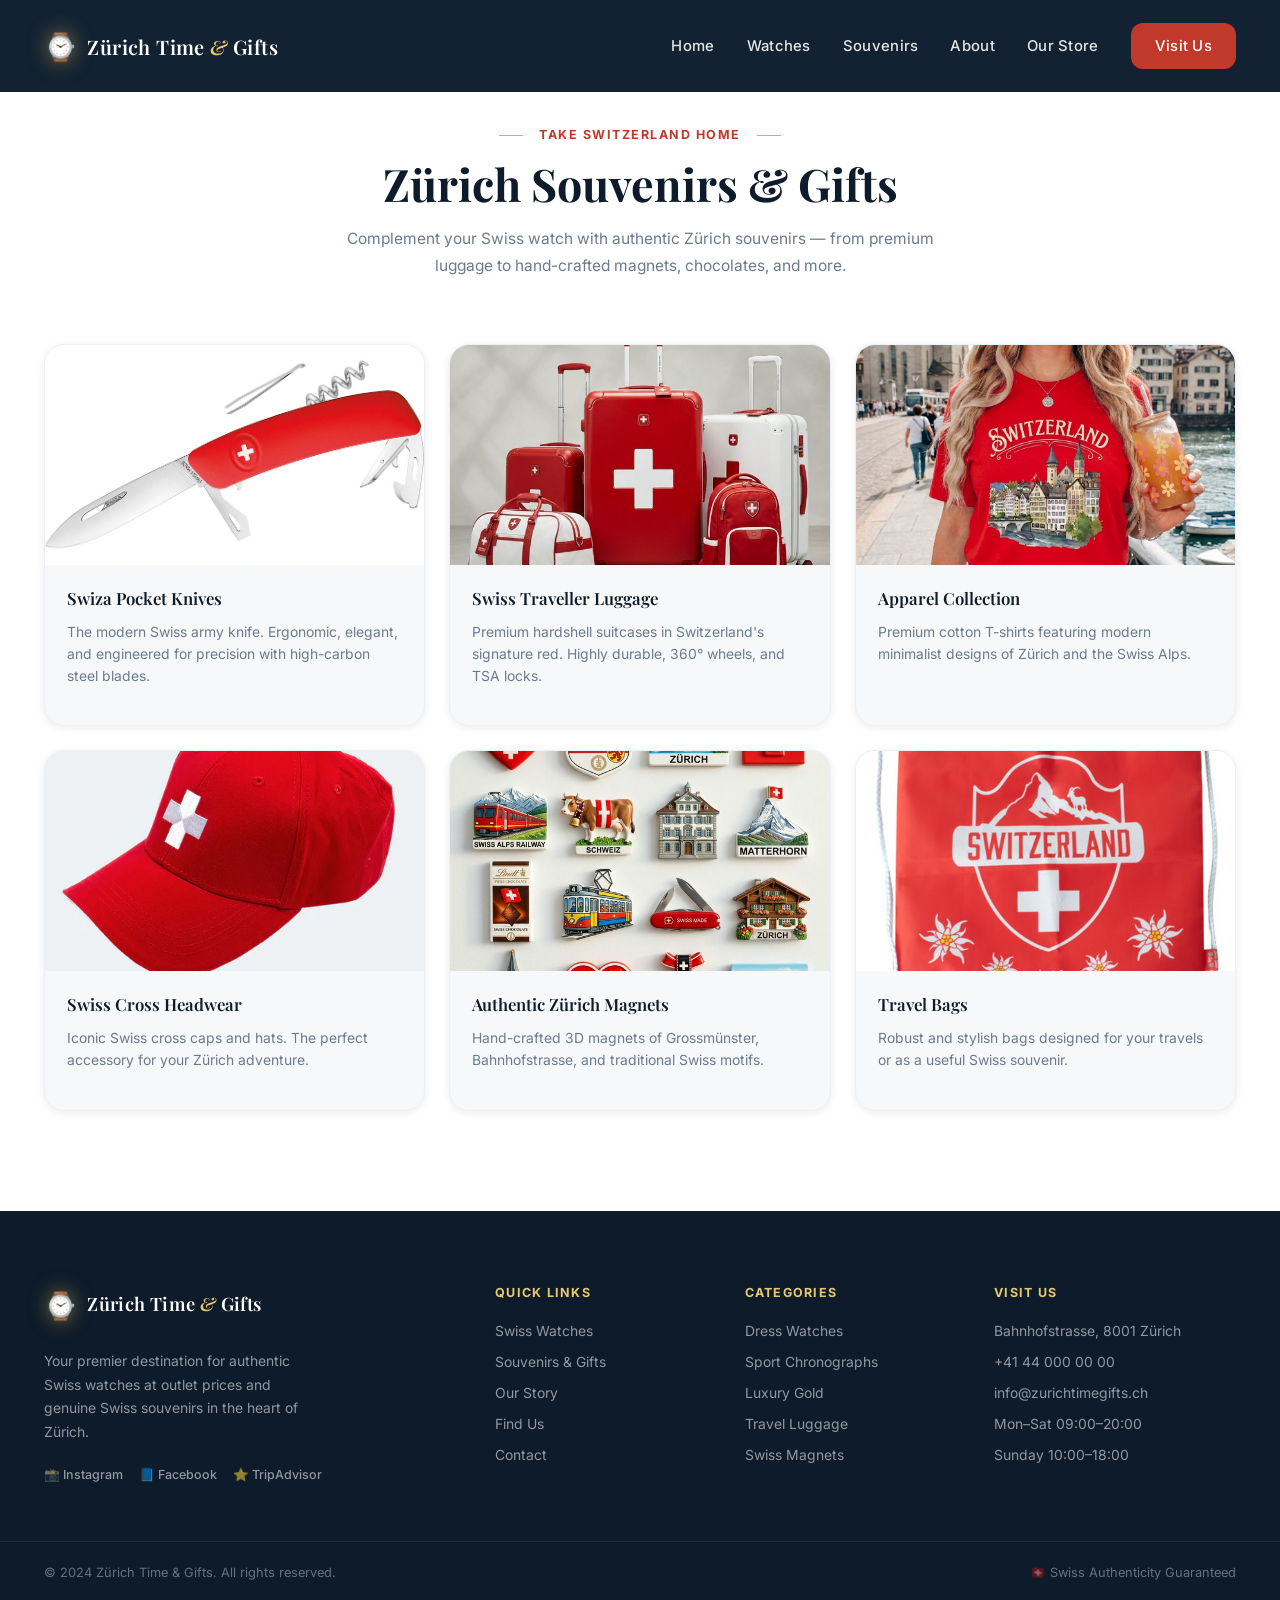
==== commit 91e6c9ce: "17 haziran sabah degisiklikleri , ilk gosterim oncesi" ====
--- a/souvenirs.html
+++ b/souvenirs.html
@@ -55,8 +55,7 @@
 
                 <div class="souvenir-card">
                     <div class="souvenir-card__image">
-                        <img src="https://images.unsplash.com/photo-1558618666-fcd25c85cd64?w=480&q=80"
-                            alt="Swiza Swiss Pocket Knife" loading="lazy" />
+                        <img src="/images/swiza.webp" alt="Swiza Swiss Pocket Knife" />
                     </div>
                     <div class="souvenir-card__body">
                         <h3>Swiza Pocket Knives</h3>
@@ -67,7 +66,7 @@
 
                 <div class="souvenir-card souvenir-card--featured">
                     <div class="souvenir-card__image">
-                        <img src="images/luggage.png" alt="Swiss design luggage" loading="lazy" />
+                        <img src="images/luggage.png" alt="Swiss design luggage" />
                     </div>
                     <div class="souvenir-card__body">
                         <h3>Swiss Traveller Luggage</h3>
@@ -78,19 +77,17 @@
 
                 <div class="souvenir-card">
                     <div class="souvenir-card__image">
-                        <img src="https://images.unsplash.com/photo-1521572267360-ee0c2909d518?w=800&q=80"
-                            alt="Zürich Souvenir T-shirt" loading="lazy" />
+                        <img src="/images/tshirt.png" alt="Zürich Souvenir T-shirt" />
                     </div>
                     <div class="souvenir-card__body">
-                        <h3>Zürich Apparel Collection</h3>
+                        <h3>Apparel Collection</h3>
                         <p>Premium cotton T-shirts featuring modern minimalist designs of Zürich and the Swiss Alps.</p>
                     </div>
                 </div>
 
                 <div class="souvenir-card">
                     <div class="souvenir-card__image">
-                        <img src="https://images.unsplash.com/photo-1588850567054-981e97d8557b?w=800&q=80"
-                            alt="Swiss Cross Cap" loading="lazy" />
+                        <img src="/images/cap.webp" alt="Swiss Cross Cap" />
                     </div>
                     <div class="souvenir-card__body">
                         <h3>Swiss Cross Headwear</h3>
@@ -100,7 +97,7 @@
 
                 <div class="souvenir-card">
                     <div class="souvenir-card__image">
-                        <img src="images/souvenir-magnets.png" alt="Zürich Magnets" loading="lazy" />
+                        <img src="images/souvenir-magnets.png" alt="Zürich Magnets" />
                     </div>
                     <div class="souvenir-card__body">
                         <h3>Authentic Zürich Magnets</h3>
@@ -110,12 +107,11 @@
 
                 <div class="souvenir-card">
                     <div class="souvenir-card__image">
-                        <img src="https://images.unsplash.com/photo-1549007994-cb92caebd54b?w=480&q=80"
-                            alt="Swiss Chocolates" loading="lazy" />
+                        <img src="/images/canta.jpg" alt="Premium Swiss Travel Bag" />
                     </div>
                     <div class="souvenir-card__body">
-                        <h3>Artisan Swiss Chocolates</h3>
-                        <p>A curated selection of the finest Swiss chocolates, beautifully packaged for gifting.</p>
+                        <h3>Travel Bags</h3>
+                        <p>Robust and stylish bags designed for your travels or as a useful Swiss souvenir.</p>
                     </div>
                 </div>
 
--- a/style.css
+++ b/style.css
@@ -84,15 +84,30 @@
   right: 0;
   z-index: 1000;
   background: transparent;
-  transition: var(--transition);
+  transition: background 0.4s cubic-bezier(0.4, 0, 0.2, 1),
+    padding 0.4s cubic-bezier(0.4, 0, 0.2, 1),
+    box-shadow 0.4s ease;
+  padding: 10px 0;
+}
+
+.navbar.scrolled::before {
+  content: '';
+  position: absolute;
+  inset: 0;
+  background: rgba(13, 34, 50, 0.95);
+  backdrop-filter: blur(20px);
+  -webkit-backdrop-filter: blur(20px);
+  z-index: -1;
+  box-shadow: 0 10px 30px rgba(0, 0, 0, 0.3);
+}
+
+.navbar.scrolled {
+  background: transparent;
   padding: 0;
 }
 
-.navbar.scrolled {
+.navbar.navbar--open {
   background: #132232 !important;
-  backdrop-filter: blur(16px);
-  -webkit-backdrop-filter: blur(16px);
-  box-shadow: 0 4px 24px rgba(0, 0, 0, .35);
 }
 
 .navbar__inner {
@@ -119,8 +134,13 @@
 }
 
 .logo-icon {
-  font-size: 1.5rem;
-  filter: drop-shadow(0 0 8px rgba(201, 168, 76, .5));
+  font-size: 1.65rem;
+  filter: drop-shadow(0 0 10px rgba(201, 168, 76, .6));
+  transition: transform 0.3s ease;
+}
+
+.navbar:hover .logo-icon {
+  transform: rotate(5deg) scale(1.1);
 }
 
 .logo-text em {
@@ -152,14 +172,20 @@
   height: 2px;
   background: var(--gold-light);
   border-radius: 2px;
-  transition: width 0.28s ease;
-}
-
-.navbar__links a:hover {
-  color: var(--white);
-}
-
-.navbar__links a:hover::after {
+  transition: width 0.3s cubic-bezier(0.4, 0, 0.2, 1);
+}
+
+.navbar__links a:hover,
+.navbar__links a.active-link {
+  color: var(--white);
+}
+
+.navbar__links a.active-link {
+  color: var(--gold-light) !important;
+}
+
+.navbar__links a:hover::after,
+.navbar__links a.active-link::after {
   width: 100%;
 }
 
@@ -832,14 +858,7 @@
   font-size: .78rem;
 }
 
-.featured-watch {
-  grid-column: 2;
-  grid-row: 1 / 3;
-}
-
-.featured-watch .product-card__image-wrap {
-  aspect-ratio: 4 / 5;
-}
+/* Spanning removed for uniform card size */
 
 .watches-cta-row {
   display: flex;
@@ -929,13 +948,7 @@
   border-color: var(--grey-200);
 }
 
-.souvenir-card--featured {
-  grid-column: span 2;
-}
-
-.souvenir-card--featured .souvenir-card__image {
-  height: 320px;
-}
+/* Spanning removed for uniform card size */
 
 .souvenir-card__image {
   height: 220px;
@@ -1604,14 +1617,27 @@
     flex-direction: column;
     position: fixed;
     inset: 0;
-    background: rgba(19, 34, 50, 0.98);
-    /* #132232 */
-    backdrop-filter: blur(16px);
+    background: #132232;
+    /* Solid background for mobile menu */
     align-items: center;
-    justify-content: flex-start;
-    padding-top: 100px;
-    gap: 28px;
+    justify-content: center;
+    /* Centered for more professional feel */
+    padding-top: 0;
+    gap: 32px;
     z-index: 999;
+    animation: slideInDown 0.4s cubic-bezier(0.4, 0, 0.2, 1);
+  }
+
+  @keyframes slideInDown {
+    from {
+      transform: translateY(-100%);
+      opacity: 0;
+    }
+
+    to {
+      transform: translateY(0);
+      opacity: 1;
+    }
   }
 
   .navbar__links.open a {
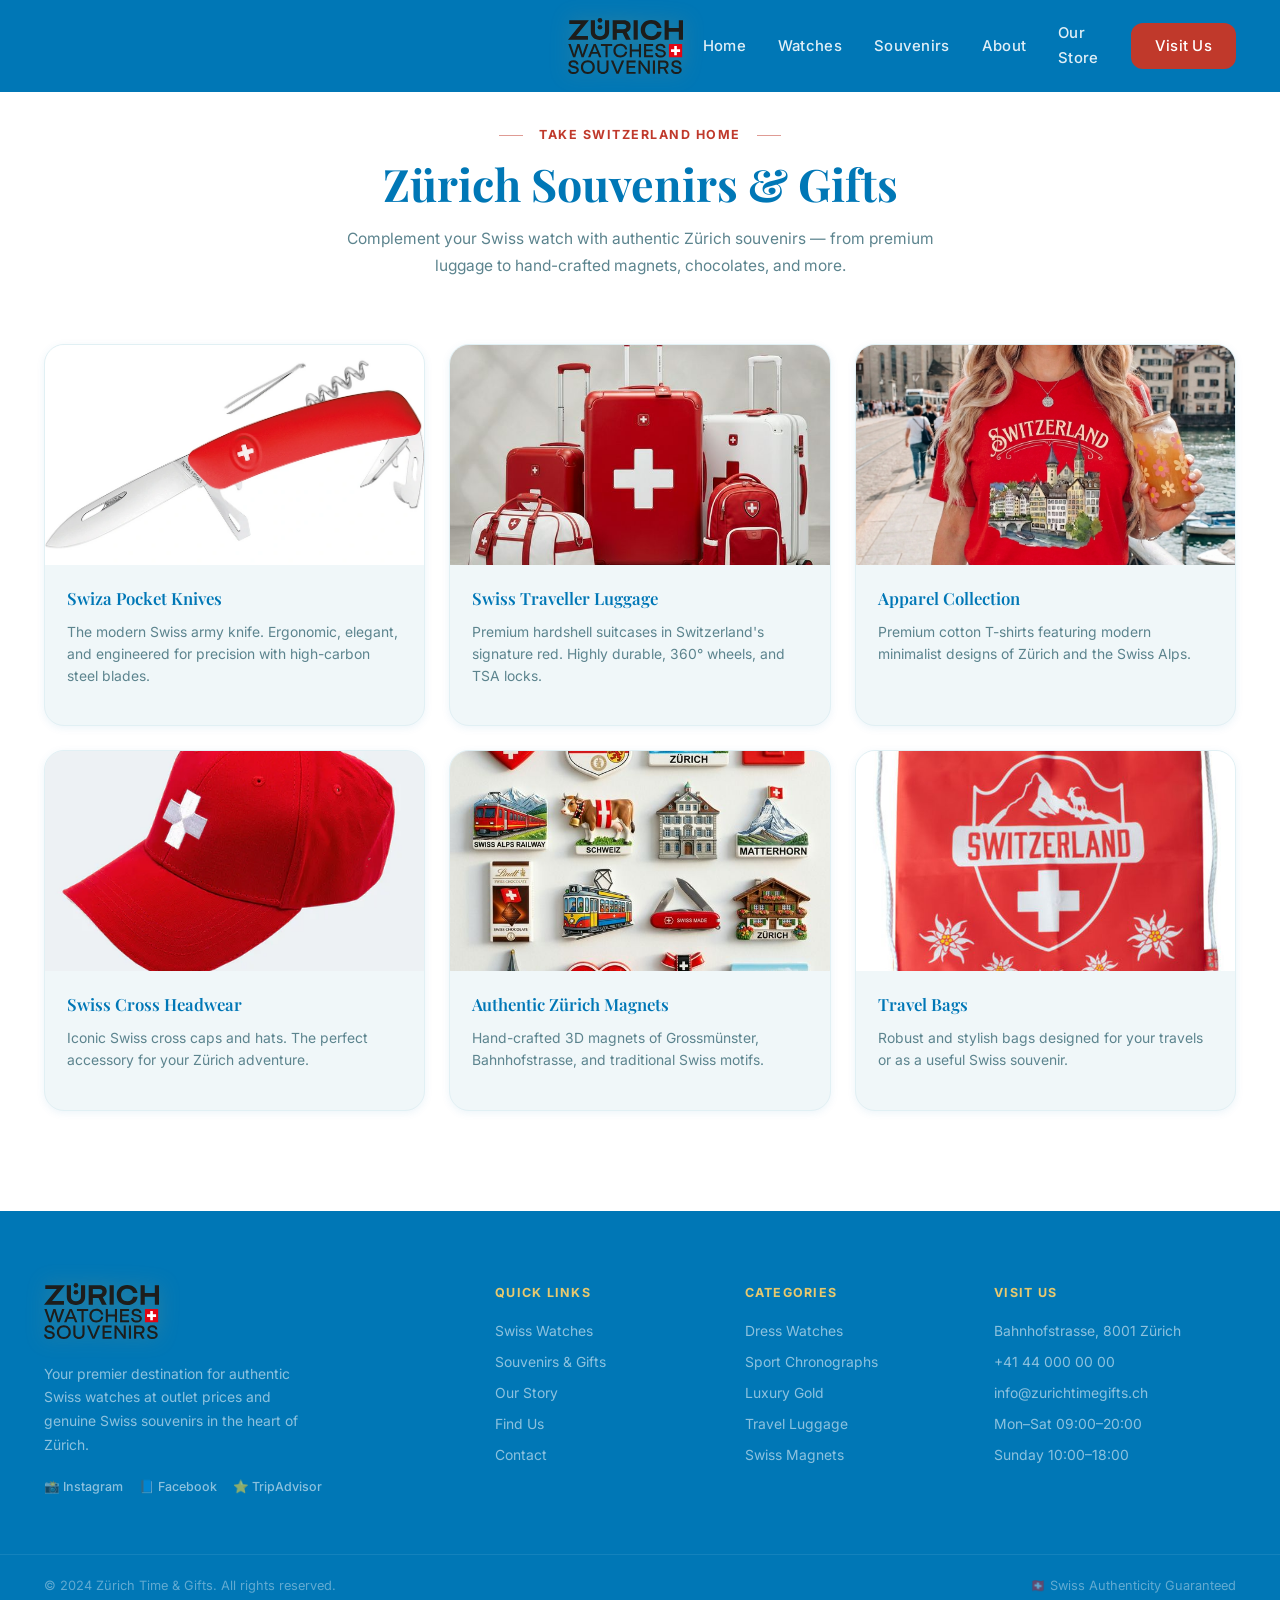
==== commit a95d1df5: "site gorünüsü degisti acik mavi" ====
--- a/souvenirs.html
+++ b/souvenirs.html
@@ -20,11 +20,10 @@
 <body>
 
     <!-- ============ NAVBAR ============ -->
-    <header class="navbar scrolled" id="navbar" style="background: #132232;">
+    <header class="navbar scrolled" id="navbar" style="background: var(--navy);">
         <div class="container navbar__inner">
             <a href="index.html" class="navbar__logo">
-                <span class="logo-icon">⌚</span>
-                <span class="logo-text">Zürich Time <em>&</em> Gifts</span>
+                <img src="images/Logo.svg" alt="Zürich Watches Logo" class="logo-img" />
             </a>
             <nav class="navbar__links" id="navLinks">
                 <a href="index.html">Home</a>
@@ -124,8 +123,7 @@
         <div class="container footer__inner">
             <div class="footer__brand">
                 <a href="index.html" class="navbar__logo">
-                    <span class="logo-icon">⌚</span>
-                    <span class="logo-text">Zürich Time <em>&</em> Gifts</span>
+                    <img src="images/Logo.svg" alt="Zürich Watches Logo" class="logo-img" />
                 </a>
                 <p>Your premier destination for authentic Swiss watches at outlet prices and genuine Swiss souvenirs in
                     the
--- a/style.css
+++ b/style.css
@@ -4,20 +4,20 @@
 ============================================================ */
 
 :root {
-  --navy: #0d1b2a;
-  --navy-mid: #132232;
-  --navy-light: #1e3448;
+  --navy: #0077b6;
+  --navy-mid: #0096c7;
+  --navy-light: #90e0ef;
   --red: #c0392b;
   --red-dark: #96281b;
   --gold: #c9a84c;
   --gold-light: #e8c96e;
-  --cream: #f9f5ee;
+  --cream: #edf7fc;
   --white: #ffffff;
-  --grey-50: #f7f8fa;
-  --grey-100: #edf0f4;
-  --grey-200: #d0d7e2;
-  --grey-500: #6b7a8f;
-  --grey-800: #2c3a4a;
+  --grey-50: #f0f7f9;
+  --grey-100: #e1f0f4;
+  --grey-200: #c5e1e6;
+  --grey-500: #5c848e;
+  --grey-800: #1b3d45;
 
   --font-display: 'Playfair Display', Georgia, serif;
   --font-body: 'Inter', system-ui, sans-serif;
@@ -27,10 +27,10 @@
   --radius-lg: 20px;
   --radius-xl: 32px;
 
-  --shadow-sm: 0 2px 8px rgba(13, 27, 42, .08);
-  --shadow-md: 0 8px 32px rgba(13, 27, 42, .14);
-  --shadow-lg: 0 20px 60px rgba(13, 27, 42, .22);
-  --shadow-card: 0 4px 24px rgba(13, 27, 42, .10);
+  --shadow-sm: 0 2px 8px rgba(0, 119, 182, .08);
+  --shadow-md: 0 8px 32px rgba(0, 119, 182, .14);
+  --shadow-lg: 0 20px 60px rgba(0, 119, 182, .22);
+  --shadow-card: 0 4px 24px rgba(0, 119, 182, .10);
 
   --transition: all 0.3s cubic-bezier(.25, .46, .45, .94);
   --transition-fast: all 0.18s ease;
@@ -94,7 +94,7 @@
   content: '';
   position: absolute;
   inset: 0;
-  background: rgba(13, 34, 50, 0.95);
+  background: rgba(0, 119, 182, 0.95);
   backdrop-filter: blur(20px);
   -webkit-backdrop-filter: blur(20px);
   z-index: -1;
@@ -107,40 +107,54 @@
 }
 
 .navbar.navbar--open {
-  background: #132232 !important;
+  background: var(--navy) !important;
 }
 
 .navbar__inner {
-  display: flex;
-  align-items: center;
-  justify-content: space-between;
+  display: grid;
+  grid-template-columns: 1fr auto 1fr;
+  align-items: center;
   height: 72px;
+  gap: 20px;
 }
 
 .navbar__logo {
-  display: flex;
-  align-items: center;
-  gap: 10px;
+  grid-column: 2;
+  display: flex;
+  align-items: center;
+  justify-content: center;
   color: var(--white);
   font-family: var(--font-display);
   font-size: 1.25rem;
   font-weight: 600;
   letter-spacing: 0.02em;
   transition: var(--transition-fast);
+  z-index: 10;
+}
+
+.navbar__links {
+  grid-column: 3;
+  justify-self: end;
+  display: flex;
+  align-items: center;
+  gap: 32px;
 }
 
 .navbar__logo:hover {
   opacity: .85;
 }
 
-.logo-icon {
-  font-size: 1.65rem;
-  filter: drop-shadow(0 0 10px rgba(201, 168, 76, .6));
+.logo-icon,
+.logo-img {
+  height: 3.5rem;
+  width: auto;
+  filter: drop-shadow(0 0 10px rgba(201, 168, 76, .3));
   transition: transform 0.3s ease;
 }
 
-.navbar:hover .logo-icon {
-  transform: rotate(5deg) scale(1.1);
+.navbar:hover .logo-icon,
+.navbar:hover .logo-img {
+  transform: scale(1.1);
 }
 
 .logo-text em {
@@ -191,6 +205,8 @@
 
 .navbar__hamburger {
   display: none;
+  grid-column: 3;
+  justify-self: end;
   flex-direction: column;
   gap: 5px;
   background: none;
@@ -324,7 +340,7 @@
   object-fit: cover;
   object-position: center;
   transform: scale(1.04);
-  animation: heroZoom 12s ease-in-out infinite alternate;
+  animation: heroZoom 4s ease-in-out infinite alternate;
 }
 
 @keyframes heroZoom {
@@ -341,9 +357,9 @@
   position: absolute;
   inset: 0;
   background: linear-gradient(135deg,
-      rgba(13, 27, 42, .82) 0%,
-      rgba(13, 27, 42, .55) 50%,
-      rgba(13, 27, 42, .30) 100%);
+      rgba(0, 119, 182, .65) 0%,
+      rgba(0, 119, 182, .45) 50%,
+      rgba(0, 119, 182, .20) 100%);
 }
 
 .hero__content {
@@ -351,7 +367,7 @@
   z-index: 1;
   max-width: 680px;
   padding-top: 80px;
-  animation: fadeSlideUp 1s ease 0.2s both;
+  animation: fadeSlideUp 0.33s ease 0.07s both;
 }
 
 @keyframes fadeSlideUp {
@@ -494,9 +510,10 @@
 
 .announcement-track {
   display: flex;
+  width: max-content;
   gap: 0;
   white-space: nowrap;
-  animation: ticker 30s linear infinite;
+  animation: ticker 20s linear infinite;
   color: var(--gold-light);
   font-size: .82rem;
   font-weight: 600;
@@ -505,6 +522,7 @@
 
 .announcement-track span {
   padding: 0 8px;
+  flex-shrink: 0;
 }
 
 @keyframes ticker {
@@ -513,7 +531,7 @@
   }
 
   to {
-    transform: translateX(-50%);
+    transform: translateX(-33.3333%);
   }
 }
 
@@ -528,10 +546,11 @@
 
 .brands-track {
   display: flex;
+  width: max-content;
   align-items: center;
   gap: 0;
   white-space: nowrap;
-  animation: brandsTicker 40s linear infinite;
+  animation: brandsTicker 30s linear infinite;
   color: var(--navy-mid);
   font-family: var(--font-display);
   font-size: 1.25rem;
@@ -542,6 +561,7 @@
 
 .brands-track span {
   padding: 0 40px;
+  flex-shrink: 0;
 }
 
 .brands-track span.dot {
@@ -556,7 +576,7 @@
   }
 
   to {
-    transform: translateX(-50%);
+    transform: translateX(-33.3333%);
   }
 }
 
@@ -763,7 +783,7 @@
   left: 0;
   right: 0;
   padding: 16px;
-  background: linear-gradient(transparent, rgba(13, 27, 42, .75));
+  background: linear-gradient(transparent, rgba(0, 119, 182, .75));
   opacity: 0;
   transform: translateY(8px);
   transition: var(--transition);
@@ -1445,7 +1465,7 @@
 .modal-overlay {
   position: fixed;
   inset: 0;
-  background: rgba(13, 27, 42, .75);
+  background: rgba(0, 119, 182, .75);
   backdrop-filter: blur(6px);
   z-index: 2000;
   display: flex;
@@ -1617,7 +1637,7 @@
     flex-direction: column;
     position: fixed;
     inset: 0;
-    background: #132232;
+    background: var(--navy);
     /* Solid background for mobile menu */
     align-items: center;
     justify-content: center;
